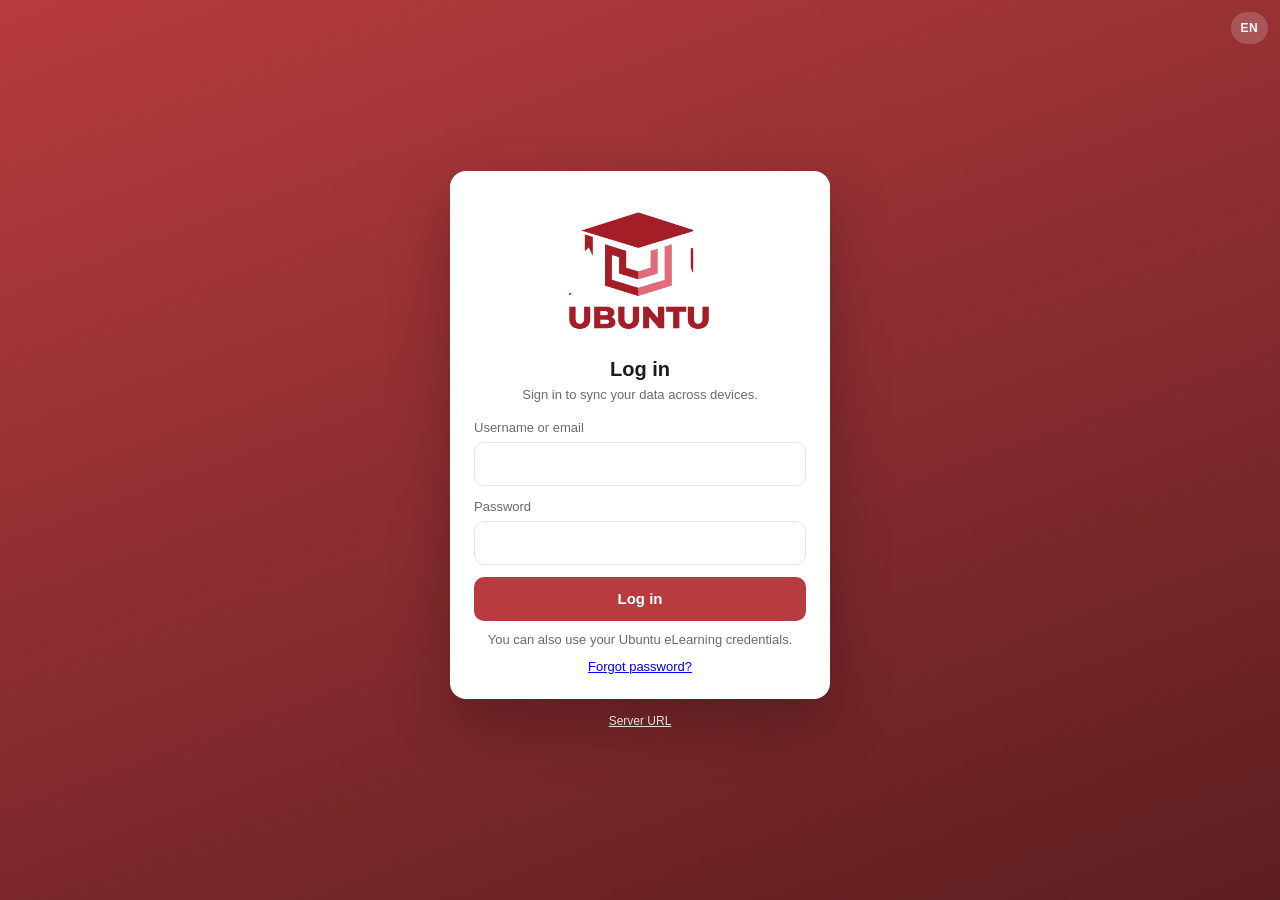
==== app/index.html @ b0930518 "Initial commit — Ubuntu 3.0 v0.3.6 baseline Everything that was rsynced to the droplet for the v0.3." ====
<!doctype html>
<html lang="fr">
<head>
  <meta charset="utf-8" />
  <meta name="viewport" content="width=device-width, initial-scale=1, viewport-fit=cover" />
  <meta name="theme-color" content="#B73B3F" />
  <meta name="apple-mobile-web-app-capable" content="yes" />
  <meta name="apple-mobile-web-app-status-bar-style" content="default" />
  <meta name="apple-mobile-web-app-title" content="Ubuntu 3.0" />
  <link rel="manifest" href="manifest.webmanifest" />
  <link rel="icon" type="image/png" sizes="192x192" href="icon-192.png" />
  <link rel="apple-touch-icon" href="icon-192.png" />
  <link rel="stylesheet" href="app.css" />
  <title>Ubuntu 3.0 — Suivi &amp; Évaluation</title>
</head>
<body>
  <header class="app-header">
    <div class="app-header__inner">
      <div class="app-header__nav">
        <button class="nav-btn" id="nav-back-btn" type="button" title="Back" aria-label="Back">
          <svg viewBox="0 0 24 24" width="18" height="18" aria-hidden="true"><path fill="currentColor" d="M15.41 7.41 14 6l-6 6 6 6 1.41-1.41L10.83 12z"/></svg>
        </button>
        <button class="nav-btn" id="nav-fwd-btn" type="button" title="Forward" aria-label="Forward">
          <svg viewBox="0 0 24 24" width="18" height="18" aria-hidden="true"><path fill="currentColor" d="M8.59 16.59 10 18l6-6-6-6-1.41 1.41L13.17 12z"/></svg>
        </button>
      </div>
      <h1 class="app-header__title" id="page-title">Ubuntu 3.0</h1>
      <div class="app-header__status">
        <button class="sync-btn" id="sync-btn" type="button" data-state="idle">
          <svg class="sync-icon" viewBox="0 0 24 24" width="18" height="18" aria-hidden="true"><path fill="currentColor" d="M12 4V1L8 5l4 4V6c3.31 0 6 2.69 6 6 0 1.01-.25 1.97-.7 2.8l1.46 1.46A7.93 7.93 0 0 0 20 12c0-4.42-3.58-8-8-8zm0 14c-3.31 0-6-2.69-6-6 0-1.01.25-1.97.7-2.8L5.24 7.74A7.93 7.93 0 0 0 4 12c0 4.42 3.58 8 8 8v3l4-4-4-4v3z"/></svg>
        </button>
        <button class="bell-btn" id="bell-btn" type="button" title="Notifications" aria-label="Notifications" data-count="0">
          <svg viewBox="0 0 24 24" width="18" height="18" aria-hidden="true"><path fill="currentColor" d="M12 22c1.1 0 2-.9 2-2h-4a2 2 0 0 0 2 2zm6-6V11c0-3.07-1.63-5.64-4.5-6.32V4a1.5 1.5 0 0 0-3 0v.68C7.64 5.36 6 7.92 6 11v5l-2 2v1h16v-1l-2-2z"/></svg>
          <span class="bell-dot" id="bell-dot" hidden></span>
        </button>
        <button class="lang-btn" id="lang-btn" type="button" aria-haspopup="menu" aria-expanded="false">
          <svg viewBox="0 0 24 24" width="16" height="16" aria-hidden="true"><path fill="currentColor" d="M12 2a10 10 0 1 0 10 10A10 10 0 0 0 12 2zm6.93 7h-2.95a15.65 15.65 0 0 0-1.38-3.56A8 8 0 0 1 18.92 9zM12 4a13.41 13.41 0 0 1 1.92 5H10.08A13.41 13.41 0 0 1 12 4zM4.26 14a7.84 7.84 0 0 1 0-4h3.38a16.6 16.6 0 0 0 0 4zm.81 2h2.95a15.65 15.65 0 0 0 1.38 3.56A8 8 0 0 1 5.08 16zm2.95-8H5.08a8 8 0 0 1 4.32-3.56A15.65 15.65 0 0 0 8.02 8zM12 20a13.41 13.41 0 0 1-1.92-5h3.84A13.41 13.41 0 0 1 12 20zm2.34-7H9.66a14.93 14.93 0 0 1 0-4h4.68a14.93 14.93 0 0 1 0 4zm.26 6.56A15.65 15.65 0 0 0 15.98 16h2.95a8 8 0 0 1-4.33 3.56zM16.36 14a16.6 16.6 0 0 0 0-4h3.38a7.84 7.84 0 0 1 0 4z"/></svg>
          <span class="lang-btn__code" id="lang-current">FR</span>
        </button>
        <button class="settings-btn" id="settings-btn" type="button" title="Settings" aria-label="Settings">
          <svg viewBox="0 0 24 24" width="18" height="18" aria-hidden="true"><path fill="currentColor" d="M19.14 12.94a7.99 7.99 0 0 0 .05-1.88l2.03-1.58a.5.5 0 0 0 .12-.64l-1.92-3.32a.5.5 0 0 0-.6-.22l-2.39.96a7.99 7.99 0 0 0-1.62-.94l-.36-2.54A.5.5 0 0 0 13.94 2h-3.88a.5.5 0 0 0-.5.42l-.36 2.54c-.58.24-1.12.55-1.62.94l-2.39-.96a.5.5 0 0 0-.6.22L2.66 8.48a.5.5 0 0 0 .12.64l2.03 1.58a7.99 7.99 0 0 0 .05 1.88l-2.03 1.58a.5.5 0 0 0-.12.64l1.92 3.32c.14.24.43.34.69.22l2.39-.96c.5.39 1.04.7 1.62.94l.36 2.54c.04.24.25.42.5.42h3.88c.25 0 .46-.18.5-.42l.36-2.54a7.99 7.99 0 0 0 1.62-.94l2.39.96c.26.12.55.02.69-.22l1.92-3.32a.5.5 0 0 0-.12-.64l-2.03-1.58zM12 15.5A3.5 3.5 0 1 1 15.5 12 3.5 3.5 0 0 1 12 15.5z"/></svg>
        </button>
        <span class="net-dot" id="net-dot"></span>
      </div>
    </div>
    <div class="lang-menu" id="lang-menu" role="menu" hidden>
      <button class="lang-menu__item" type="button" role="menuitem" data-lang="fr"><span class="lang-menu__code">FR</span> Français</button>
      <button class="lang-menu__item" type="button" role="menuitem" data-lang="en"><span class="lang-menu__code">EN</span> English</button>
      <button class="lang-menu__item" type="button" role="menuitem" data-lang="rn"><span class="lang-menu__code">RN</span> Ikirundi</button>
    </div>
  </header>

  <main id="view" class="view" aria-live="polite"></main>

  <nav class="tabbar" role="navigation" aria-label="Navigation principale">
    <!-- Order chosen by usage frequency: most → least -->
    <a class="tab" href="#/dashboard" data-tab="dashboard">
      <svg viewBox="0 0 24 24" width="22" height="22" aria-hidden="true"><path fill="currentColor" d="M3 13h8V3H3v10zm0 8h8v-6H3v6zm10 0h8V11h-8v10zm0-18v6h8V3h-8z"/></svg>
      <span data-i18n="tab.dashboard">Tableau</span>
    </a>
    <a class="tab" href="#/sessions" data-tab="sessions">
      <svg viewBox="0 0 24 24" width="22" height="22" aria-hidden="true"><path fill="currentColor" d="M19 4h-1V2h-2v2H8V2H6v2H5C3.9 4 3 4.9 3 6v14c0 1.1.9 2 2 2h14c1.1 0 2-.9 2-2V6c0-1.1-.9-2-2-2zm0 16H5V10h14v10zm0-12H5V6h14v2zM7 12h5v5H7z"/></svg>
      <span data-i18n="tab.sessions">Sessions</span>
    </a>
    <a class="tab" href="#/stories" data-tab="stories">
      <svg viewBox="0 0 24 24" width="22" height="22" aria-hidden="true"><path fill="currentColor" d="M20 2H4c-1.1 0-2 .9-2 2v18l4-4h14c1.1 0 2-.9 2-2V4c0-1.1-.9-2-2-2zM6 9h12v2H6V9zm8 5H6v-2h8v2zm4-6H6V6h12v2z"/></svg>
      <span data-i18n="tab.stories">Récits</span>
    </a>
    <a class="tab" href="#/groups" data-tab="groups">
      <svg viewBox="0 0 24 24" width="22" height="22" aria-hidden="true"><path fill="currentColor" d="M4 6h16v2H4zm0 5h16v2H4zm0 5h16v2H4z"/><circle cx="6" cy="7" r="1.4" fill="currentColor"/><circle cx="6" cy="12" r="1.4" fill="currentColor"/><circle cx="6" cy="17" r="1.4" fill="currentColor"/></svg>
      <span data-i18n="tab.courses">Cours</span>
    </a>
    <a class="tab" href="#/cohorts" data-tab="cohorts">
      <svg viewBox="0 0 24 24" width="22" height="22" aria-hidden="true"><path fill="currentColor" d="M16 11c1.66 0 2.99-1.34 2.99-3S17.66 5 16 5s-3 1.34-3 3 1.34 3 3 3zM8 11c1.66 0 2.99-1.34 2.99-3S9.66 5 8 5 5 6.34 5 8s1.34 3 3 3zm0 2c-2.33 0-7 1.17-7 3.5V19h14v-2.5C15 14.17 10.33 13 8 13zm8 0c-.29 0-.62.02-.97.05 1.16.84 1.97 1.97 1.97 3.45V19h6v-2.5c0-2.33-4.67-3.5-7-3.5z"/></svg>
      <span data-i18n="tab.cohorts">Cohortes</span>
    </a>
    <a class="tab" href="#/more" data-tab="more">
      <svg viewBox="0 0 24 24" width="22" height="22" aria-hidden="true"><circle cx="5" cy="12" r="2" fill="currentColor"/><circle cx="12" cy="12" r="2" fill="currentColor"/><circle cx="19" cy="12" r="2" fill="currentColor"/></svg>
      <span data-i18n="tab.more">Plus</span>
    </a>
  </nav>

  <div id="toast" class="toast" role="status" aria-live="polite" hidden></div>

  <script src="i18n.js" defer></script>
  <script src="db.js" defer></script>
  <script src="api.js" defer></script>
  <script src="sync.js" defer></script>
  <script src="app.js" defer></script>
</body>
</html>
---- app/app.css ----
/* Ubuntu 3.0 — base styles, mobile-first */
:root {
  --brand: #B73B3F;
  --brand-dark: #8C2D31;
  --brand-tint: #FBEDED;
  --bg: #F7F7F8;
  --card: #FFFFFF;
  --text: #1B1B1B;
  --muted: #6B6B6B;
  --border: #E6E6E8;
  --shadow: 0 1px 2px rgba(0,0,0,0.04), 0 4px 12px rgba(0,0,0,0.05);
  --success: #2D8659;
  --warning: #B7791F;
  --danger: #B73B3F;
  --radius: 14px;
  --tabbar-h: 64px;
  --header-h: 56px;
  --safe-bottom: env(safe-area-inset-bottom, 0px);
  --safe-top: env(safe-area-inset-top, 0px);
}

* { box-sizing: border-box; }

html, body { margin: 0; padding: 0; }
body {
  font-family: -apple-system, BlinkMacSystemFont, 'Segoe UI', Roboto, 'Helvetica Neue', Arial, sans-serif;
  background: var(--bg);
  color: var(--text);
  font-size: 16px;
  line-height: 1.45;
  -webkit-font-smoothing: antialiased;
  -webkit-tap-highlight-color: transparent;
}

/* ---------- header ---------- */
.app-header {
  position: sticky; top: 0; z-index: 10;
  background: var(--brand);
  color: #fff;
  padding-top: var(--safe-top);
}
.app-header__inner {
  height: var(--header-h);
  display: flex;
  align-items: center;
  gap: 8px;
  padding: 0 12px;
}
.app-header__title {
  flex: 1;
  margin: 0;
  font-size: 18px;
  font-weight: 600;
  letter-spacing: 0.2px;
  white-space: nowrap;
  overflow: hidden;
  text-overflow: ellipsis;
}
.app-header__status { display: flex; align-items: center; gap: 10px; }
.icon-btn {
  background: transparent;
  border: 0;
  color: #fff;
  padding: 8px;
  border-radius: 999px;
  display: inline-flex;
  align-items: center;
  justify-content: center;
  cursor: pointer;
}
.icon-btn:active { background: rgba(255,255,255,.15); }
.net-dot {
  width: 10px; height: 10px; border-radius: 50%;
  background: #fff;
  box-shadow: 0 0 0 2px rgba(255,255,255,.4);
  display: inline-block;
}
.net-dot.offline { background: #ffd75e; box-shadow: 0 0 0 2px rgba(255,255,255,.4); }

/* ---------- sync button ---------- */
.sync-btn {
  background: rgba(255,255,255,.15);
  color: #fff;
  border: 0;
  border-radius: 999px;
  width: 32px; height: 32px;
  display: inline-flex; align-items: center; justify-content: center;
  cursor: pointer;
  padding: 0;
}
.sync-btn:active { background: rgba(255,255,255,.28); }
.sync-btn[data-state="syncing"] .sync-icon { animation: sync-spin 1.1s linear infinite; }

/* ---------- header back / forward nav ---------- */
.app-header__nav {
  display: inline-flex;
  align-items: center;
  gap: 6px;
  margin-right: 8px;
}
.nav-btn {
  background: rgba(255,255,255,.15);
  color: #fff;
  border: 0;
  border-radius: 999px;
  width: 32px; height: 32px;
  display: inline-flex; align-items: center; justify-content: center;
  cursor: pointer;
  padding: 0;
}
.nav-btn:hover,
.nav-btn:active { background: rgba(255,255,255,.28); }
.nav-btn[disabled] { opacity: .45; cursor: not-allowed; }

/* ---------- header notification bell ---------- */
.bell-btn {
  position: relative;
  background: rgba(255,255,255,.15);
  color: #fff;
  border: 0;
  border-radius: 999px;
  width: 32px; height: 32px;
  display: inline-flex; align-items: center; justify-content: center;
  cursor: pointer;
  padding: 0;
}
.bell-btn:hover,
.bell-btn:active { background: rgba(255,255,255,.28); }
.bell-dot {
  position: absolute;
  top: 4px; right: 4px;
  width: 10px; height: 10px;
  background: #FFD43B;
  border-radius: 999px;
  box-shadow: 0 0 0 2px var(--brand);
  pointer-events: none;
}
.bell-btn[data-count="0"] .bell-dot { display: none; }
.sync-btn[data-state="error"]    { background: rgba(255,255,255,.18); color: #FFD0CE; }
.sync-btn[data-state="offline"]  { color: #FFE89A; }
.sync-btn[data-state="idle"]     { color: #FFFFFF; }
@keyframes sync-spin { from { transform: rotate(0deg); } to { transform: rotate(360deg); } }

/* ---------- settings icon button (header) ---------- */
.settings-btn {
  background: rgba(255,255,255,.15);
  color: #fff;
  border: 0;
  border-radius: 999px;
  width: 32px; height: 32px;
  display: inline-flex; align-items: center; justify-content: center;
  cursor: pointer;
  text-decoration: none;
  padding: 0;
}
.settings-btn:active,
.settings-btn:hover { background: rgba(255,255,255,.28); }

/* ---------- language switcher ---------- */
.lang-btn {
  display: inline-flex; align-items: center; gap: 4px;
  background: rgba(255,255,255,.18);
  color: #fff;
  border: 0;
  border-radius: 999px;
  padding: 6px 10px;
  font-size: 12px;
  font-weight: 700;
  letter-spacing: .4px;
  cursor: pointer;
  min-height: 32px;
}
.lang-btn:active { background: rgba(255,255,255,.28); }
.lang-btn[aria-expanded="true"] { background: rgba(255,255,255,.28); }
.lang-btn__code { line-height: 1; }

.lang-menu {
  position: absolute;
  right: 12px;
  top: calc(var(--header-h) + var(--safe-top) - 4px);
  background: #fff;
  border-radius: 12px;
  box-shadow: 0 8px 24px rgba(0,0,0,.18);
  border: 1px solid var(--border);
  min-width: 180px;
  overflow: hidden;
  z-index: 30;
}
.lang-menu__item {
  display: flex; align-items: center; gap: 10px;
  width: 100%;
  background: #fff;
  color: var(--text);
  border: 0;
  padding: 12px 14px;
  font-size: 14px;
  cursor: pointer;
  text-align: left;
  min-height: 44px;
}
.lang-menu__item:hover { background: #F4F4F6; }
.lang-menu__item:active { background: var(--brand-tint); }
.lang-menu__item[aria-current="true"] {
  color: var(--brand);
  font-weight: 600;
}
.lang-menu__code {
  display: inline-block;
  min-width: 28px;
  padding: 2px 6px;
  background: var(--brand-tint);
  color: var(--brand-dark);
  border-radius: 6px;
  font-size: 11px;
  font-weight: 700;
  text-align: center;
  letter-spacing: .4px;
}
.lang-menu__item[aria-current="true"] .lang-menu__code {
  background: var(--brand);
  color: #fff;
}

/* ---------- main view ---------- */
.view {
  padding: 16px;
  padding-bottom: calc(var(--tabbar-h) + 24px + var(--safe-bottom));
  max-width: 720px;
  margin: 0 auto;
}

/* ---------- tabbar ---------- */
.tabbar {
  position: fixed; left: 0; right: 0; bottom: 0;
  height: calc(var(--tabbar-h) + var(--safe-bottom));
  padding-bottom: var(--safe-bottom);
  background: #fff;
  border-top: 1px solid var(--border);
  display: grid;
  grid-template-columns: repeat(6, 1fr);
  z-index: 9;
}
.tab {
  display: flex; flex-direction: column; align-items: center; justify-content: center;
  text-decoration: none;
  color: var(--muted);
  font-size: 10.5px;
  gap: 2px;
  padding: 6px 0;
  white-space: nowrap;
}
.tab[aria-current="page"] { color: var(--brand); }
.tab span { line-height: 1; }

/* ---------- typography & utility ---------- */
h2 { font-size: 20px; margin: 8px 0 12px; }
h3 { font-size: 16px; margin: 8px 0 8px; }
p { margin: 6px 0; }
.muted { color: var(--muted); }
.small { font-size: 13px; }
.row { display: flex; gap: 8px; align-items: center; }
.row.between { justify-content: space-between; }
.grow { flex: 1; }
.spacer { height: 12px; }
.spacer-lg { height: 20px; }
.hint { color: var(--muted); font-size: 13px; }

/* ---------- buttons ---------- */
.btn {
  display: inline-flex; align-items: center; justify-content: center;
  gap: 6px;
  background: var(--brand);
  color: #fff;
  border: 0;
  border-radius: 10px;
  padding: 12px 16px;
  font-size: 15px;
  font-weight: 600;
  cursor: pointer;
  min-height: 44px;
  text-decoration: none;
}
.btn:active { background: var(--brand-dark); }
.btn--ghost {
  background: transparent;
  color: var(--brand);
  border: 1px solid var(--brand);
}
.btn--ghost:active { background: var(--brand-tint); }
.btn--soft {
  background: var(--brand-tint);
  color: var(--brand-dark);
}
.btn--danger { background: var(--danger); }
.btn--block { width: 100%; }
.btn--sm { padding: 8px 12px; font-size: 13px; min-height: 36px; }

/* ---------- cards ---------- */
.card {
  background: var(--card);
  border: 1px solid var(--border);
  border-radius: var(--radius);
  padding: 14px;
  box-shadow: var(--shadow);
  margin-bottom: 12px;
}
.card__title { font-weight: 600; font-size: 16px; margin: 0 0 4px; }
.card__sub { color: var(--muted); font-size: 13px; }
.card-link {
  display: block; text-decoration: none; color: inherit;
}
.card-link:active .card { background: #FAFAFA; }

/* dashboard KPIs */
.kpis {
  display: grid;
  grid-template-columns: 1fr;
  gap: 12px;
  margin-bottom: 14px;
}
@media (min-width: 560px) {
  .kpis { grid-template-columns: repeat(auto-fit, minmax(220px, 1fr)); }
}
.kpi {
  background: linear-gradient(135deg, var(--brand) 0%, var(--brand-dark) 100%);
  color: #fff;
  border-radius: var(--radius);
  padding: 18px 20px;
  box-shadow: 0 6px 20px rgba(183, 59, 63, 0.25);
}
.kpi__label {
  color: rgba(255, 255, 255, 0.85);
  font-size: 12px;
  text-transform: uppercase;
  letter-spacing: .5px;
  font-weight: 600;
}
.kpi__value {
  font-size: 36px;
  font-weight: 700;
  line-height: 1;
  margin: 6px 0 4px;
}
.kpi__sub {
  color: rgba(255, 255, 255, 0.85);
  font-size: 13px;
}
.kpi__bar {
  background: rgba(255, 255, 255, 0.25);
  height: 8px;
  border-radius: 4px;
  overflow: hidden;
  margin-top: 12px;
}
.kpi__bar-fill { background: #fff; height: 100%; }

/* dashboard tiles */
.tiles { display: grid; grid-template-columns: 1fr 1fr; gap: 12px; }
.tile {
  background: #fff;
  border: 1px solid var(--border);
  border-radius: var(--radius);
  padding: 14px;
  box-shadow: var(--shadow);
}
.tile__label { color: var(--muted); font-size: 12px; text-transform: uppercase; letter-spacing: .4px; }
.tile__value { font-size: 28px; font-weight: 700; margin-top: 4px; }
.tile__sub { color: var(--muted); font-size: 12px; margin-top: 4px; }
.tile--wide { grid-column: span 2; }

/* Clickable tile — used on the dashboard as shortcuts */
.tile--link {
  display: block;
  text-decoration: none;
  color: inherit;
  transition: transform 0.1s ease, box-shadow 0.15s ease, border-color 0.15s ease;
}
.tile--link::after {
  content: "›";
  float: right;
  color: var(--muted);
  font-size: 22px;
  line-height: 1;
  margin-top: -2px;
}
.tile--link:hover {
  border-color: var(--brand-tint);
  box-shadow: 0 4px 14px rgba(0,0,0,0.08);
}
.tile--link:active {
  transform: translateY(1px);
}

.bar { background: #EEE; height: 8px; border-radius: 4px; overflow: hidden; margin-top: 6px; }
.bar__fill { background: var(--brand); height: 100%; }

/* ---------- Resume strip ("Pick up where you left off") ----------
   These shortcuts always show under the greeting. Deliberately leaner
   than .tile — smaller padding, smaller text, no drop shadow, soft tinted
   background — so the eye reads them as "history" rather than "metrics". */
.resume-strip {
  display: grid;
  grid-template-columns: repeat(3, 1fr);
  gap: 8px;
  margin-bottom: 6px;
}
@media (max-width: 540px) {
  .resume-strip { grid-template-columns: 1fr; }
}
.resume-tile {
  display: block;
  text-decoration: none;
  color: inherit;
  background: var(--brand-soft, rgba(174, 27, 27, 0.06));
  border: 1px dashed var(--brand-tint, rgba(174, 27, 27, 0.25));
  border-radius: 10px;
  padding: 8px 10px;
  min-height: 56px;
  transition: background 0.12s ease, border-color 0.12s ease;
}
.resume-tile:hover  { background: var(--brand-soft-2, rgba(174, 27, 27, 0.10)); border-color: var(--brand); }
.resume-tile:active { transform: translateY(1px); }
.resume-tile__label {
  color: var(--brand);
  font-size: 10.5px;
  text-transform: uppercase;
  letter-spacing: .5px;
  font-weight: 700;
  line-height: 1;
}
.resume-tile__title {
  font-size: 13.5px;
  line-height: 1.25;
  font-weight: 600;
  margin-top: 4px;
  /* Two-line clamp keeps cards equal-height */
  display: -webkit-box;
  -webkit-line-clamp: 2;
  -webkit-box-orient: vertical;
  overflow: hidden;
}
.resume-tile__sub {
  color: var(--muted);
  font-size: 11px;
  margin-top: 2px;
  white-space: nowrap;
  overflow: hidden;
  text-overflow: ellipsis;
}
.resume-tile--empty {
  border-style: dotted;
  background: transparent;
  color: var(--muted);
  font-style: italic;
}
.resume-tile--empty .resume-tile__title { font-weight: 500; color: var(--muted); }
/* Extra breathing room between the resume strip and the info tiles */
.resume-spacer { height: 22px; }

/* ---------- login logo block ---------- */
.login-logo {
  display: flex;
  justify-content: center;
  align-items: center;
  padding: 8px 0 16px;
  margin: 0 -2px;
}
.login-logo img {
  display: block;
  max-width: 60%;
  max-height: 180px;
  height: auto;
  width: auto;
}

/* ---------- generic popup (Settings, etc.) ----------
 * Mobile-friendly centred dialog inspired by iOS / Material dialogs. Dim
 * scrim behind, rounded white card on top, scrolls internally so the page
 * underneath never reflows. Closes on backdrop click, Esc, or the ✕ button.
 */
.popup-bg {
  position: fixed;
  inset: 0;
  background: rgba(0, 0, 0, .45);
  z-index: 300;
  display: flex;
  align-items: center;
  justify-content: center;
  padding: 16px;
  padding-top: calc(16px + var(--safe-top));
  padding-bottom: calc(16px + var(--safe-bottom));
  animation: popup-fade-in 120ms ease-out;
}
@keyframes popup-fade-in { from { opacity: 0; } to { opacity: 1; } }
.popup {
  background: #fff;
  border-radius: 16px;
  box-shadow: 0 24px 60px rgba(0,0,0,.30);
  width: min(440px, 100%);
  max-height: calc(100vh - 32px - var(--safe-top) - var(--safe-bottom));
  display: flex;
  flex-direction: column;
  overflow: hidden;
  animation: popup-pop 160ms cubic-bezier(.2,.9,.4,1.1);
}
@keyframes popup-pop {
  from { opacity: 0; transform: translateY(8px) scale(.96); }
  to   { opacity: 1; transform: translateY(0)   scale(1);   }
}
.popup__head {
  display: flex;
  align-items: center;
  justify-content: space-between;
  padding: 14px 16px;
  border-bottom: 1px solid var(--border);
}
.popup__title { font-size: 17px; font-weight: 700; margin: 0; }
.popup__close {
  background: transparent;
  border: 0;
  border-radius: 999px;
  width: 32px; height: 32px;
  display: inline-flex; align-items: center; justify-content: center;
  cursor: pointer;
  color: var(--muted);
  font-size: 22px;
  line-height: 1;
  padding: 0;
}
.popup__close:hover { background: var(--brand-tint); color: var(--text); }
.popup__body {
  padding: 14px 16px 16px;
  overflow-y: auto;
  -webkit-overflow-scrolling: touch;
}
.popup__section { margin-bottom: 14px; }
.popup__section:last-child { margin-bottom: 0; }
.popup__section h4 {
  font-size: 12px;
  text-transform: uppercase;
  letter-spacing: .5px;
  color: var(--muted);
  margin: 4px 0 8px;
  font-weight: 700;
}
.popup__row {
  display: flex;
  align-items: center;
  gap: 10px;
  padding: 8px 4px;
  cursor: pointer;
  border-radius: 8px;
}
.popup__row:hover { background: rgba(0,0,0,.03); }
.popup__row input[type="checkbox"] {
  width: 18px; height: 18px; flex: none; accent-color: var(--brand);
}

/* On narrow phones, snap to a bottom sheet so it feels native. */
@media (max-width: 480px) {
  .popup-bg { align-items: flex-end; padding: 0; }
  .popup {
    width: 100%;
    max-width: 100%;
    border-radius: 18px 18px 0 0;
    max-height: 85vh;
    animation: popup-slide-up 200ms cubic-bezier(.2,.85,.3,1);
  }
  @keyframes popup-slide-up {
    from { transform: translateY(100%); }
    to   { transform: translateY(0); }
  }
}

/* ---------- auth overlay (login / forgot / reset) ----------
 * Full-screen branded gradient covering the app shell during auth flows.
 * Centred white card sits on top. Lang switcher is repositioned into the
 * top-right corner so trainers can still change language.
 */
.auth-overlay {
  position: fixed;
  inset: 0;
  background: linear-gradient(160deg, var(--brand), #5D1E20);
  display: flex;
  align-items: flex-start;
  justify-content: center;
  z-index: 200;
  padding: calc(20px + var(--safe-top)) 20px calc(20px + var(--safe-bottom));
  overflow-y: auto;
  -webkit-overflow-scrolling: touch;
}
.auth-overlay__inner {
  width: min(380px, 100%);
  margin: auto 0;
}
.auth-card {
  background: #fff;
  color: var(--text);
  padding: 28px 24px 22px;
  border-radius: 16px;
  box-shadow: 0 24px 60px rgba(0,0,0,.25);
}
.auth-card h2 {
  text-align: center;
  margin: 4px 0 2px;
  font-size: 20px;
}
.auth-card .muted {
  text-align: center;
  margin: 0 0 14px;
  font-size: 13px;
}
.auth-card .login-logo { padding: 0 0 12px; }
.auth-card .login-logo img { max-height: 140px; }
.auth-corner {
  position: absolute;
  top: calc(12px + var(--safe-top));
  right: 12px;
  z-index: 201;
}
.auth-server-toggle {
  display: block;
  text-align: center;
  margin-top: 14px;
  font-size: 12px;
  color: rgba(255,255,255,.85);
  text-decoration: underline;
  background: transparent;
  border: 0;
  cursor: pointer;
  width: 100%;
}
.auth-server-card {
  background: rgba(255,255,255,.96);
  margin-top: 10px;
  padding: 14px 16px;
  border-radius: 12px;
}
.auth-server-card h3 { margin: 0 0 4px; font-size: 14px; }
.auth-server-card .small.muted { text-align: left; margin: 0 0 8px; }

/* ---------- forms ---------- */
.form-group { margin-bottom: 12px; }
.form-group label { display: block; font-size: 13px; color: var(--muted); margin-bottom: 4px; }
.form-group input[type="text"],
.form-group input[type="date"],
.form-group input[type="email"],
.form-group input[type="password"],
.form-group input[type="tel"],
.form-group input[type="number"],
.form-group select,
.form-group textarea {
  width: 100%;
  padding: 12px;
  font-size: 16px;
  border: 1px solid var(--border);
  border-radius: 10px;
  background: #fff;
  color: var(--text);
}
.form-group textarea { min-height: 96px; resize: vertical; }
.form-group input:focus, .form-group select:focus, .form-group textarea:focus {
  outline: none; border-color: var(--brand);
}
.checkbox {
  display: flex; align-items: center; gap: 8px;
}
.checkbox input { width: 20px; height: 20px; accent-color: var(--brand); }

/* ---------- list rows ---------- */
.list { display: flex; flex-direction: column; gap: 0; }
.list-item {
  display: flex; align-items: center; gap: 10px;
  background: #fff;
  border: 1px solid var(--border);
  border-radius: 12px;
  padding: 10px 12px;
  margin-bottom: 8px;
}
.list-item__title { font-weight: 600; }
.list-item__sub { color: var(--muted); font-size: 13px; }
.list-item .grow { min-width: 0; }
.list-item__title, .list-item__sub { overflow: hidden; text-overflow: ellipsis; white-space: nowrap; }

.toggle {
  appearance: none;
  width: 44px; height: 26px;
  background: #ddd;
  border-radius: 999px;
  position: relative;
  cursor: pointer;
  transition: background .15s;
}
.toggle:checked { background: var(--success); }
.toggle::after {
  content: "";
  position: absolute; top: 3px; left: 3px;
  width: 20px; height: 20px;
  background: #fff; border-radius: 50%;
  transition: transform .15s;
}
.toggle:checked::after { transform: translateX(18px); }

/* ---------- empty state ---------- */
.empty {
  text-align: center;
  padding: 40px 16px;
  color: var(--muted);
}
.empty h3 { margin: 8px 0 4px; color: var(--text); }

/* ---------- fab ---------- */
.fab {
  position: fixed; right: 16px;
  bottom: calc(var(--tabbar-h) + 16px + var(--safe-bottom));
  background: var(--brand); color: #fff;
  width: 56px; height: 56px; border-radius: 50%;
  display: flex; align-items: center; justify-content: center;
  border: 0;
  box-shadow: 0 4px 16px rgba(183,59,63,.35);
  cursor: pointer;
  z-index: 8;
}
.fab:active { background: var(--brand-dark); }

/* ---------- toast ---------- */
.toast {
  position: fixed; left: 50%; bottom: calc(var(--tabbar-h) + 24px + var(--safe-bottom));
  transform: translateX(-50%);
  background: #1B1B1B; color: #fff;
  padding: 10px 14px; border-radius: 999px;
  font-size: 14px;
  z-index: 20;
  box-shadow: 0 4px 16px rgba(0,0,0,.2);
}

/* ---------- thumbnails ---------- */
.thumb {
  width: 56px; height: 56px;
  background: #eee;
  border-radius: 10px;
  overflow: hidden;
  display: flex; align-items: center; justify-content: center;
  color: var(--muted);
  font-size: 11px;
  flex-shrink: 0;
}
.thumb img { width: 100%; height: 100%; object-fit: cover; display: block; }

/* ---------- pills ---------- */
.pill {
  display: inline-block;
  padding: 2px 8px;
  background: var(--brand-tint);
  color: var(--brand-dark);
  border-radius: 999px;
  font-size: 12px;
  font-weight: 600;
}
.pill--muted { background: #EEE; color: var(--muted); }
.pill--success { background: #DDEEE3; color: #1E5C3D; }
/* "Moodle" pill — used to mark groups/sessions/participants synced from Ubuntu eLearning */
.pill--moodle {
  background: #E3EEF7;
  color: #25517A;
  display: inline-flex;
  align-items: center;
  gap: 4px;
}
.pill--moodle::before {
  content: "";
  display: inline-block;
  width: 6px; height: 6px; border-radius: 50%;
  background: #2A6BA3;
}

/* Banner shown above forms whose record came from Ubuntu eLearning. Edits to
 * synced fields are blocked here and would be overwritten on the next sync. */
.synced-banner {
  background: #E3EEF7;
  color: #25517A;
  border: 1px solid #BCD4E8;
  border-radius: 10px;
  padding: 10px 12px;
  margin: 0 0 12px;
  font-size: 13px;
  line-height: 1.4;
}
.synced-banner strong { color: #14385C; }
.form-group input[disabled],
.form-group select[disabled],
.form-group textarea[disabled] {
  background: #F4F4F6;
  color: #6B6B6B;
  cursor: not-allowed;
}

/* ---------- attendance row ---------- */
.att-row {
  display: flex; align-items: center; gap: 12px;
  padding: 10px 12px;
  background: #fff;
  border: 1px solid var(--border);
  border-radius: 12px;
  margin-bottom: 8px;
}
/* Walk-in rows get a soft tinted background + accent border so trainers can
 * tell them apart from pre-enrolled attendees at a glance. */
.att-row--walkin {
  background: #FDF6F6;
  border-color: #E8C7C9;
  border-left: 4px solid var(--brand);
}

/* ---------- responsive ---------- */
@media (min-width: 720px) {
  .tiles { grid-template-columns: repeat(3, 1fr); }
  .tile--wide { grid-column: span 3; }
}
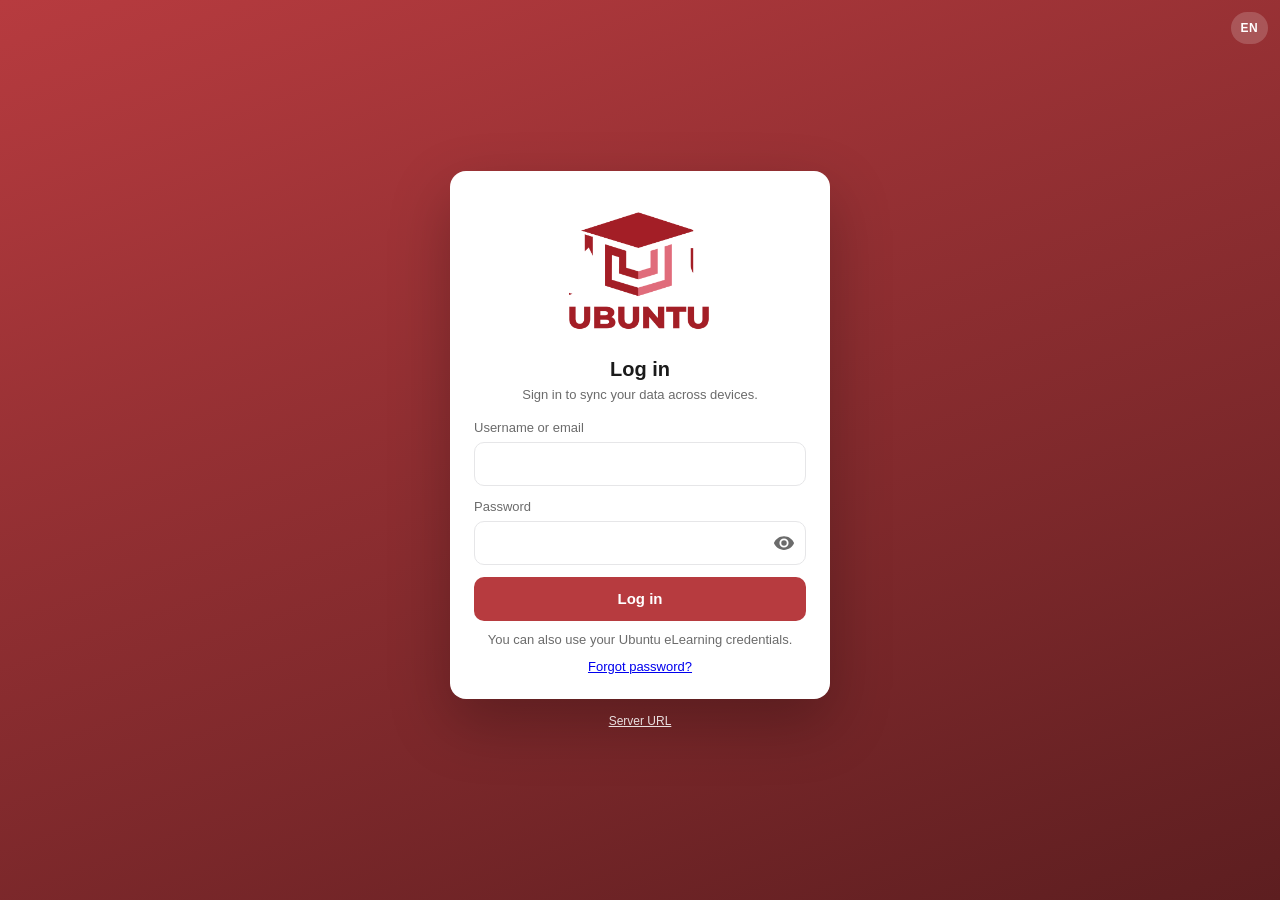
==== commit 36368704: "PWA: new Reports tab with two trainer reports Adds a Reports entry to the bottom bar, slotted right " ====
--- a/app/index.html
+++ b/app/index.html
@@ -74,6 +74,10 @@
       <svg viewBox="0 0 24 24" width="22" height="22" aria-hidden="true"><path fill="currentColor" d="M16 11c1.66 0 2.99-1.34 2.99-3S17.66 5 16 5s-3 1.34-3 3 1.34 3 3 3zM8 11c1.66 0 2.99-1.34 2.99-3S9.66 5 8 5 5 6.34 5 8s1.34 3 3 3zm0 2c-2.33 0-7 1.17-7 3.5V19h14v-2.5C15 14.17 10.33 13 8 13zm8 0c-.29 0-.62.02-.97.05 1.16.84 1.97 1.97 1.97 3.45V19h6v-2.5c0-2.33-4.67-3.5-7-3.5z"/></svg>
       <span data-i18n="tab.cohorts">Cohortes</span>
     </a>
+    <a class="tab" href="#/reports" data-tab="reports">
+      <svg viewBox="0 0 24 24" width="22" height="22" aria-hidden="true"><path fill="currentColor" d="M5 9.2h3V19H5V9.2zm5.6-5h2.8V19h-2.8V4.2zM16.2 13H19V19h-2.8v-6z"/></svg>
+      <span data-i18n="tab.reports">Rapports</span>
+    </a>
     <a class="tab" href="#/more" data-tab="more">
       <svg viewBox="0 0 24 24" width="22" height="22" aria-hidden="true"><circle cx="5" cy="12" r="2" fill="currentColor"/><circle cx="12" cy="12" r="2" fill="currentColor"/><circle cx="19" cy="12" r="2" fill="currentColor"/></svg>
       <span data-i18n="tab.more">Plus</span>
--- a/app/app.css
+++ b/app/app.css
@@ -49,13 +49,16 @@
 .app-header__title {
   flex: 1;
   margin: 0;
-  font-size: 18px;
-  font-weight: 600;
+  font-size: 22px;
+  font-weight: 800;
   letter-spacing: 0.2px;
   white-space: nowrap;
   overflow: hidden;
   text-overflow: ellipsis;
 }
+/* Forward-nav button hidden for now — trainers asked for Back only.
+   The JS that powers it stays in place; only the visual is suppressed. */
+#nav-fwd-btn { display: none !important; }
 .app-header__status { display: flex; align-items: center; gap: 10px; }
 .icon-btn {
   background: transparent;
@@ -71,7 +74,10 @@
 .icon-btn:active { background: rgba(255,255,255,.15); }
 .net-dot {
   width: 10px; height: 10px; border-radius: 50%;
-  background: #fff;
+  /* Green when online — reads as a familiar "good signal" cue on the
+     red header. Falls back to a hex value in case --success isn't
+     loaded yet during the first paint. */
+  background: var(--success, #2D8659);
   box-shadow: 0 0 0 2px rgba(255,255,255,.4);
   display: inline-block;
 }
@@ -237,7 +243,11 @@
   background: #fff;
   border-top: 1px solid var(--border);
   display: grid;
-  grid-template-columns: repeat(6, 1fr);
+  /* Default to the maximum number of tabs we ship (Dashboard, Sessions,
+     Stories, Courses, Cohorts, Reports, More). applyTabVisibility()
+     overrides this inline with the count of visible tabs so the bar
+     redistributes evenly when one is hidden. */
+  grid-template-columns: repeat(7, 1fr);
   z-index: 9;
 }
 .tab {
@@ -251,6 +261,10 @@
 }
 .tab[aria-current="page"] { color: var(--brand); }
 .tab span { line-height: 1; }
+/* Without this rule the .tab class wins over the browser's default
+   [hidden] { display: none }, so a hidden tab would still render as a
+   flex column. Needed by SETTINGS.chromeCfg → applyTabVisibility. */
+.tab[hidden] { display: none; }
 
 /* ---------- typography & utility ---------- */
 h2 { font-size: 20px; margin: 8px 0 12px; }
@@ -306,6 +320,14 @@
 }
 .card__title { font-weight: 600; font-size: 16px; margin: 0 0 4px; }
 .card__sub { color: var(--muted); font-size: 13px; }
+/* Accent variant — light brand-tinted header card used on
+   Course / Cohort / Session detail pages so the top card stands out
+   from the lists below it. */
+.card--accent {
+  background: var(--brand-tint);
+  border-color: rgba(183, 59, 63, 0.22);
+}
+.card--accent .card__title { color: var(--brand-dark); }
 .card-link {
   display: block; text-decoration: none; color: inherit;
 }
@@ -662,6 +684,154 @@
 .form-group input:focus, .form-group select:focus, .form-group textarea:focus {
   outline: none; border-color: var(--brand);
 }
+
+/* Password field + eye-toggle. The wrapper layouts the input full-width
+   and overlays a transparent button at the right edge. The input keeps
+   its native styling (border, padding) but adds extra right padding so
+   the typed characters never collide with the eye glyph. */
+.pw-wrap {
+  position: relative;
+  display: block;
+}
+.pw-wrap input {
+  width: 100%;
+  padding: 12px 44px 12px 12px;
+  font-size: 16px;
+  border: 1px solid var(--border);
+  border-radius: 10px;
+  background: #fff;
+  color: var(--text);
+}
+.pw-wrap input:focus { outline: none; border-color: var(--brand); }
+.pw-toggle {
+  position: absolute;
+  top: 50%; right: 4px;
+  transform: translateY(-50%);
+  width: 36px; height: 36px;
+  display: inline-flex; align-items: center; justify-content: center;
+  background: transparent;
+  border: 0;
+  color: var(--muted);
+  cursor: pointer;
+  border-radius: 8px;
+  padding: 0;
+}
+.pw-toggle:hover  { color: var(--brand); background: var(--brand-tint); }
+.pw-toggle:active { color: var(--brand-dark); }
+.pw-toggle svg { width: 22px; height: 22px; }
+
+/* v0.3.7 — rich-text editor for story.text */
+.rt-wrapper {
+  border: 1px solid var(--border);
+  border-radius: 10px;
+  background: #fff;
+  overflow: hidden;
+}
+.rt-toolbar {
+  display: flex; align-items: center; gap: 2px;
+  padding: 4px 6px;
+  background: #FBF9F8;
+  border-bottom: 1px solid var(--border);
+}
+.rt-tb-btn {
+  background: transparent; border: 0;
+  min-width: 32px; height: 32px;
+  padding: 0 6px;
+  display: inline-flex; align-items: center; justify-content: center; gap: 4px;
+  font-size: 14px; font-weight: 600;
+  color: var(--text);
+  border-radius: 6px;
+  cursor: pointer;
+}
+.rt-tb-btn:hover  { background: var(--brand-tint, #F7E9E9); }
+.rt-tb-btn:active { background: #F0D5D5; }
+.rt-tb-btn.rt-active {
+  background: var(--brand-tint, #F7E9E9);
+  color: var(--brand);
+  box-shadow: inset 0 -2px 0 var(--brand);
+}
+.rt-tb-sep {
+  display: inline-block;
+  width: 1px; height: 18px;
+  background: var(--border);
+  margin: 0 4px;
+}
+.rt-tb-icon { color: var(--muted); }
+.rt-tb-icon:hover { color: var(--text); }
+.rt-tb-icon svg { display: block; }
+.rt-tb-color { position: relative; }
+.rt-tb-color-swatch {
+  display: inline-block;
+  width: 12px; height: 4px;
+  border-radius: 2px;
+  margin-left: 1px;
+  background: #1B1B1B;
+}
+.rt-editor {
+  min-height: 120px;
+  padding: 10px 12px;
+  font-size: 16px;
+  line-height: 1.45;
+  color: var(--text);
+  outline: none;
+}
+.rt-editor:focus { box-shadow: inset 0 0 0 2px var(--brand-tint, #F7E9E9); }
+.rt-editor[data-placeholder]:empty::before {
+  content: attr(data-placeholder);
+  color: var(--muted);
+  pointer-events: none;
+}
+.rt-editor p   { margin: 0 0 8px; }
+.rt-editor ul,
+.rt-editor ol  { margin: 4px 0 8px; padding-left: 22px; }
+.rt-editor li  { margin-bottom: 2px; }
+.rt-editor img { max-width: 100%; height: auto; border-radius: 8px; margin: 6px 0; }
+.rt-editor a   { color: var(--brand); text-decoration: underline; }
+
+/* ---------- list search bar (iOS Calls-screen style pill) ---------- */
+.list-search {
+  display: flex;
+  align-items: center;
+  gap: 10px;
+  margin: 6px 0 12px;
+}
+.list-search-pill {
+  flex: 1; min-width: 0;
+  display: inline-flex;
+  align-items: center;
+  gap: 8px;
+  background: #ECECEE;
+  border-radius: 999px;
+  padding: 9px 14px;
+  cursor: text;
+}
+.list-search-glass {
+  width: 16px; height: 16px;
+  flex: none;
+  color: var(--muted);
+}
+.list-search-input {
+  flex: 1; min-width: 0;
+  background: transparent;
+  border: 0;
+  outline: none;
+  font-size: 16px;        /* 16px so iOS doesn't zoom in on focus */
+  color: var(--text);
+  padding: 0;
+  appearance: none;
+}
+.list-search-input::placeholder {
+  color: var(--muted);
+}
+/* Hide native clear / cancel buttons of type="search" — we use our own keys */
+.list-search-input::-webkit-search-decoration,
+.list-search-input::-webkit-search-cancel-button,
+.list-search-input::-webkit-search-results-button,
+.list-search-input::-webkit-search-results-decoration { display: none; }
+.list-search-counter { white-space: nowrap; }
+.list-search-pill:focus-within {
+  background: #E2E2E5;
+}
 .checkbox {
   display: flex; align-items: center; gap: 8px;
 }
@@ -746,6 +916,44 @@
   flex-shrink: 0;
 }
 .thumb img { width: 100%; height: 100%; object-fit: cover; display: block; }
+/* Icon-only thumb used on list rows that don't have a photo. Mirrors the
+   tab-bar glyph so each list visually maps to its tab. */
+.thumb--icon {
+  background: var(--brand-tint);
+  color: var(--brand);
+}
+.thumb--icon svg { width: 30px; height: 30px; }
+
+/* card variant that lays its children out in a row so a thumb can sit
+   next to the title/sub block on Cohort / Course / Session list rows. */
+.card.card--row {
+  display: flex;
+  align-items: center;
+  gap: 12px;
+}
+.card.card--row > .grow { min-width: 0; }
+
+/* Section heading with a leading SVG icon — used on Attendance, the
+   Participants/Sessions sub-headings inside a course, and the Courses
+   sub-heading inside a cohort. Tone of the icon matches the brand red
+   so the heading visually pairs with its detail card above. */
+.section-h {
+  display: flex;
+  align-items: center;
+  gap: 8px;
+  margin: 14px 0 8px;
+}
+.section-h__icon {
+  display: inline-flex;
+  align-items: center;
+  justify-content: center;
+  width: 24px; height: 24px;
+  color: var(--brand);
+  flex-shrink: 0;
+}
+.section-h__icon svg { width: 22px; height: 22px; }
+.section-h__text { line-height: 1.2; }
+.section-h__row .section-h { margin: 0; }
 
 /* ---------- pills ---------- */
 .pill {
